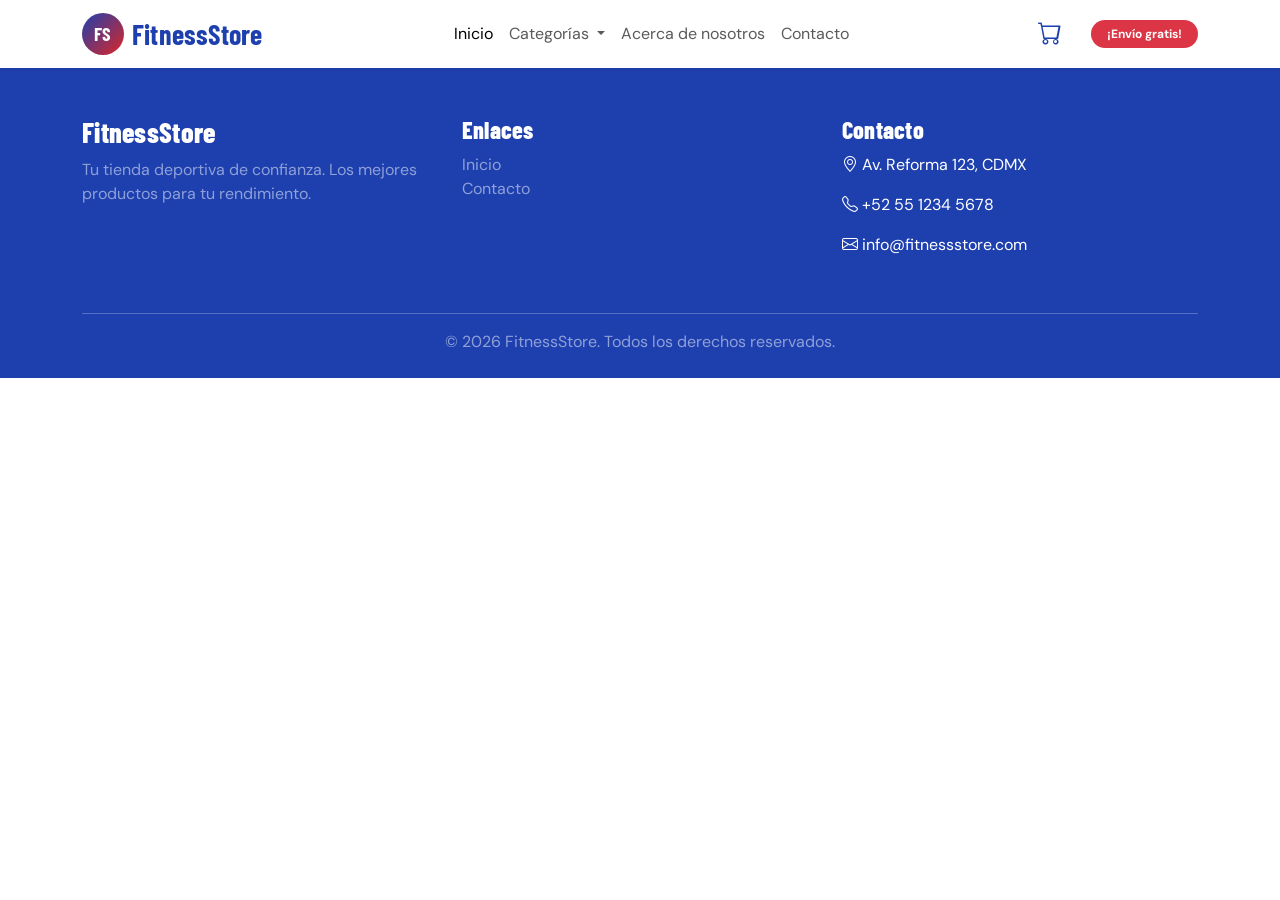
==== aboutus.html @ 354d54c6 "Creacion de aboutus.html y contactus.html. Correción de enlaces" ====
<!DOCTYPE html>
<html lang="en">
<head>
    <meta charset="UTF-8">
    <meta name="viewport" content="width=device-width, initial-scale=1.0">
    <title>Sobre Nosotros</title>

    <link href="https://cdn.jsdelivr.net/npm/bootstrap@5.3.0-alpha1/dist/css/bootstrap.min.css" rel="stylesheet" />
    <link rel="stylesheet" href="https://cdn.jsdelivr.net/npm/bootstrap-icons@1.11.3/font/bootstrap-icons.min.css" />
    <link href="https://fonts.googleapis.com/css2?family=Barlow+Condensed:wght@700;800&family=DM+Sans:wght@400;500;600&display=swap" rel="stylesheet" />
    <link rel="stylesheet" href="styles.css" />
</head>
<body>
    <!-- Header / Navbar -->
    <nav class="navbar navbar-expand-lg bg-white shadow-sm sticky-top">
    <div class="container">
        <a class="navbar-brand d-flex align-items-center gap-2" href="#">
        <div class="logo-circle bg-gradient-primary d-flex align-items-center justify-content-center text-white fw-bold">FS</div>
        <span class="fw-bold text-primary fs-3">FitnessStore</span>
        </a>
        <button class="navbar-toggler" type="button" data-bs-toggle="collapse" data-bs-target="#navbarMain">
        <span class="navbar-toggler-icon"></span>
        </button>
        <div class="collapse navbar-collapse" id="navbarMain">
        <ul class="navbar-nav mx-auto mb-2 mb-lg-0">
            <li class="nav-item"><a class="nav-link active" href="index.html">Inicio</a></li>
            <li class="nav-item dropdown">
                <a class="nav-link dropdown-toggle" href="#" id="navbarCategorias" role="button" data-bs-toggle="dropdown" aria-expanded="false">
                    Categorías
                </a>
                <ul class="dropdown-menu" aria-labelledby="navbarCategorias">
                    <li><a class="dropdown-item" href="#productosFutbol">Fútbol</a></li>
                    <li><a class="dropdown-item" href="#productosBasketball">Basketball</a></li>
                    <li><a class="dropdown-item" href="#productosNatacion">Natación</a></li>
                </ul>
                </li>
            <li class="nav-item"><a class="nav-link" href="aboutus.html">Acerca de nosotros</a></li>
            <li class="nav-item"><a class="nav-link" href="contactus.html">Contacto</a></li>
        </ul>
        <div class="d-flex align-items-center gap-3">
            <button type="button" class="btn position-relative" id="cartIconBtn" data-bs-toggle="modal" data-bs-target="#cartModal">
                <i class="bi bi-cart fs-4 text-primary"></i>
                <span id="cartCount" class="position-absolute top-0 start-100 translate-middle badge rounded-pill bg-danger" style="font-size: 0.7rem;">0</span>
            </button>
            <span class="badge bg-danger rounded-pill px-3 py-2">¡Envío gratis!</span>
        </div>
        </div>
    </div>
    </nav>

    <!-- Footer -->
    <footer class="bg-primary text-white pt-5 pb-4">
    <div class="container">
        <div class="row">
        <div class="col-md-4 mb-4">
            <h3>FitnessStore</h3>
            <p class="text-white-50">Tu tienda deportiva de confianza. Los mejores productos para tu rendimiento.</p>
        </div>
        <div class="col-md-4 mb-4">
            <h4>Enlaces</h4>
            <ul class="list-unstyled">
            <li><a href="index.html" class="text-white-50 text-decoration-none">Inicio</a></li>
            <li><a href="contactus.html" class="text-white-50 text-decoration-none">Contacto</a></li>
            </ul>
        </div>
        <div class="col-md-4 mb-4">
            <h4>Contacto</h4>
            <p><i class="bi bi-geo-alt"></i> Av. Reforma 123, CDMX</p>
            <p><i class="bi bi-telephone"></i> +52 55 1234 5678</p>
            <p><i class="bi bi-envelope"></i> info@fitnessstore.com</p>
        </div>
        </div>
        <hr class="bg-white-50" />
        <div class="text-center text-white-50">
        &copy; 2026 FitnessStore. Todos los derechos reservados.
        </div>
    </div>
    </footer>

    <script src="https://cdn.jsdelivr.net/npm/bootstrap@5.3.0-alpha1/dist/js/bootstrap.bundle.min.js"></script>
    <script src="script.js"></script>
</body>
</html>
---- styles.css ----
/* Estilos personalizados adicionales (complemento a Bootstrap) */
:root {
  --blue: #1e40af;
  --red: #dc2626;
}

body {
  font-family: 'DM Sans', sans-serif;
}

h1, h2, h3, h4, h5, .navbar-brand {
  font-family: 'Barlow Condensed', sans-serif;
  font-weight: 800;
  letter-spacing: 0.01em;
}

.logo-circle {
  width: 42px;
  height: 42px;
  background: linear-gradient(135deg, var(--blue), var(--red));
  border-radius: 50%;
  font-size: 1.2rem;
}

.bg-gradient-primary {
  background: linear-gradient(135deg, var(--blue), var(--red));
}

.hero-section {
  background: linear-gradient(135deg, #0f172a 0%, #1e3a8a 100%);
}

.product-card {
  transition: transform 0.2s, box-shadow 0.2s;
  cursor: default;
}

.product-card:hover {
  transform: translateY(-5px);
  box-shadow: 0 10px 20px rgba(0,0,0,0.1);
}

.card-img-top {
  height: 200px;
  object-fit: cover;
}

.btn-danger {
  background-color: var(--red);
  border-color: var(--red);
}

.btn-danger:hover {
  background-color: #b91c1c;
  border-color: #b91c1c;
}

.text-primary {
  color: var(--blue) !important;
}

.bg-primary {
  background-color: var(--blue) !important;
}

footer a:hover {
  text-decoration: underline !important;
  color: white !important;
}

/* Estilo para el contador del carrito */
#cartCount {
  font-size: 0.65rem;
  padding: 0.2rem 0.4rem;
}

/* Tabla del carrito dentro del modal */
.cart-table {
  width: 100%;
  border-collapse: collapse;
}
.cart-table th, .cart-table td {
  padding: 0.75rem;
  vertical-align: middle;
  border-bottom: 1px solid #dee2e6;
}
.cart-table th {
  background-color: #f8f9fa;
  font-weight: 600;
}
.total-row {
  font-weight: bold;
  background-color: #f8f9fa;
}
.total-amount {
  color: var(--blue);
  font-size: 1.2rem;
}
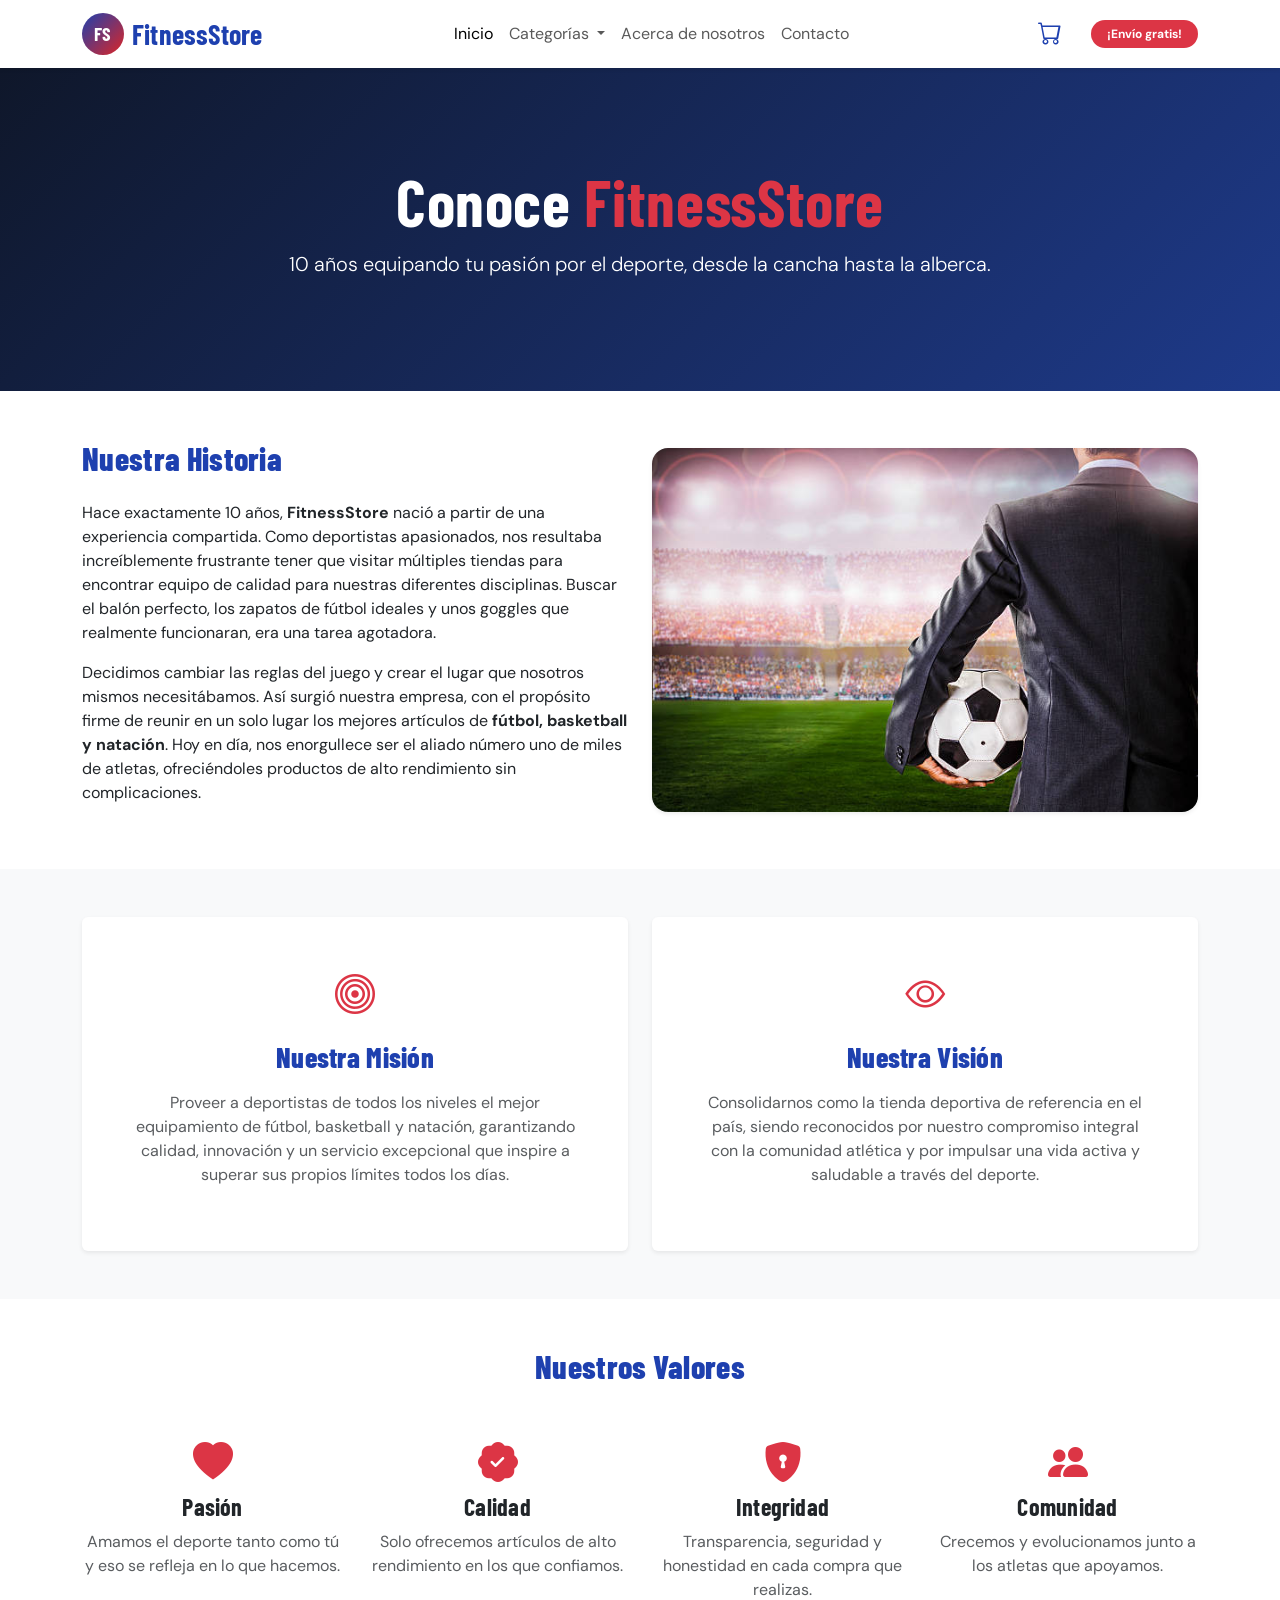
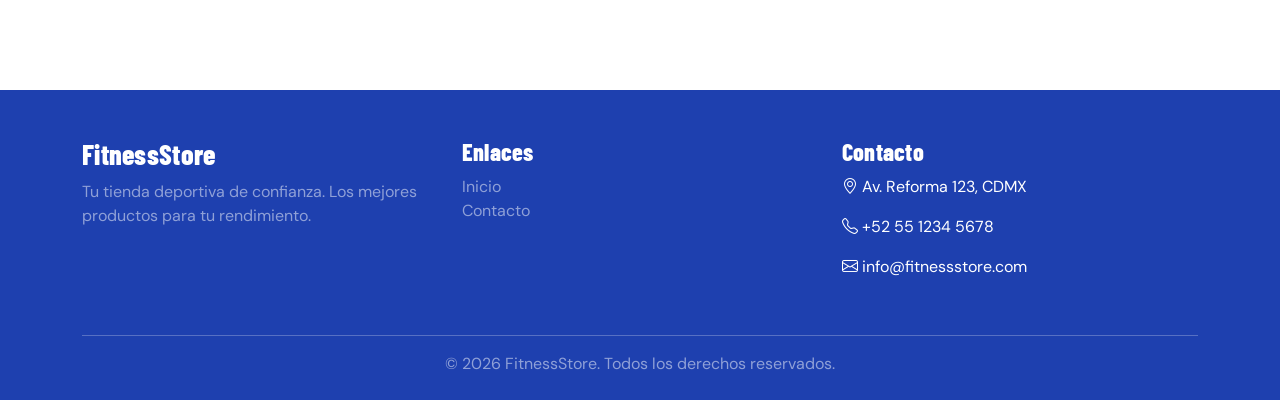
==== commit e68c259e: "Version final hecha y lista para su distribucion" ====
--- a/aboutus.html
+++ b/aboutus.html
@@ -11,7 +11,6 @@
     <link rel="stylesheet" href="styles.css" />
 </head>
 <body>
-    <!-- Header / Navbar -->
     <nav class="navbar navbar-expand-lg bg-white shadow-sm sticky-top">
     <div class="container">
         <a class="navbar-brand d-flex align-items-center gap-2" href="#">
@@ -29,9 +28,9 @@
                     Categorías
                 </a>
                 <ul class="dropdown-menu" aria-labelledby="navbarCategorias">
-                    <li><a class="dropdown-item" href="#productosFutbol">Fútbol</a></li>
-                    <li><a class="dropdown-item" href="#productosBasketball">Basketball</a></li>
-                    <li><a class="dropdown-item" href="#productosNatacion">Natación</a></li>
+                    <li><a class="dropdown-item" href="index.html#productosFutbol">Fútbol</a></li>
+                    <li><a class="dropdown-item" href="index.html#productosBasketball">Basketball</a></li>
+                    <li><a class="dropdown-item" href="index.html#productosNatacion">Natación</a></li>
                 </ul>
                 </li>
             <li class="nav-item"><a class="nav-link" href="aboutus.html">Acerca de nosotros</a></li>
@@ -48,7 +47,73 @@
     </div>
     </nav>
 
-    <!-- Footer -->
+    <section class="hero-section bg-dark text-white py-5 text-center">
+        <div class="container py-5">
+            <h1 class="display-3 fw-bold">Conoce <span class="text-danger">FitnessStore</span></h1>
+            <p class="lead">10 años equipando tu pasión por el deporte, desde la cancha hasta la alberca.</p>
+        </div>
+    </section>
+
+    <section class="container py-5">
+        <div class="row align-items-center">
+            <div class="col-lg-6 mb-4 mb-lg-0">
+                <h2 class="text-primary mb-4">Nuestra Historia</h2>
+                <p>Hace exactamente 10 años, <strong>FitnessStore</strong> nació a partir de una experiencia compartida. Como deportistas apasionados, nos resultaba increíblemente frustrante tener que visitar múltiples tiendas para encontrar equipo de calidad para nuestras diferentes disciplinas. Buscar el balón perfecto, los zapatos de fútbol ideales y unos goggles que realmente funcionaran, era una tarea agotadora.</p>
+                <p>Decidimos cambiar las reglas del juego y crear el lugar que nosotros mismos necesitábamos. Así surgió nuestra empresa, con el propósito firme de reunir en un solo lugar los mejores artículos de <strong>fútbol, basketball y natación</strong>. Hoy en día, nos enorgullece ser el aliado número uno de miles de atletas, ofreciéndoles productos de alto rendimiento sin complicaciones.</p>
+            </div>
+            <div class="col-lg-6 text-center">
+                <img src="./imagenes/imagenaboutus.jpg" alt="Representante de FitnessStore con un balón en la cancha" class="img-fluid rounded-4 shadow-sm" style="max-height: 450px; object-fit: cover;">
+            </div>
+        </div>
+    </section>
+
+    <section class="bg-light py-5">
+        <div class="container">
+            <div class="row g-4 text-center">
+                <div class="col-md-6">
+                    <div class="card h-100 border-0 shadow-sm p-5 product-card">
+                        <i class="bi bi-bullseye fs-1 text-danger mb-3"></i>
+                        <h3 class="text-primary">Nuestra Misión</h3>
+                        <p class="text-muted mt-2">Proveer a deportistas de todos los niveles el mejor equipamiento de fútbol, basketball y natación, garantizando calidad, innovación y un servicio excepcional que inspire a superar sus propios límites todos los días.</p>
+                    </div>
+                </div>
+                <div class="col-md-6">
+                    <div class="card h-100 border-0 shadow-sm p-5 product-card">
+                        <i class="bi bi-eye fs-1 text-danger mb-3"></i>
+                        <h3 class="text-primary">Nuestra Visión</h3>
+                        <p class="text-muted mt-2">Consolidarnos como la tienda deportiva de referencia en el país, siendo reconocidos por nuestro compromiso integral con la comunidad atlética y por impulsar una vida activa y saludable a través del deporte.</p>
+                    </div>
+                </div>
+            </div>
+        </div>
+    </section>
+
+    <section class="container py-5 mb-4">
+        <h2 class="text-center text-primary mb-5">Nuestros Valores</h2>
+        <div class="row text-center g-4">
+            <div class="col-md-3">
+                <i class="bi bi-heart-fill fs-1 text-danger mb-3"></i>
+                <h4 class="fw-bold">Pasión</h4>
+                <p class="text-muted">Amamos el deporte tanto como tú y eso se refleja en lo que hacemos.</p>
+            </div>
+            <div class="col-md-3">
+                <i class="bi bi-patch-check-fill fs-1 text-danger mb-3"></i>
+                <h4 class="fw-bold">Calidad</h4>
+                <p class="text-muted">Solo ofrecemos artículos de alto rendimiento en los que confiamos.</p>
+            </div>
+            <div class="col-md-3">
+                <i class="bi bi-shield-lock-fill fs-1 text-danger mb-3"></i>
+                <h4 class="fw-bold">Integridad</h4>
+                <p class="text-muted">Transparencia, seguridad y honestidad en cada compra que realizas.</p>
+            </div>
+            <div class="col-md-3">
+                <i class="bi bi-people-fill fs-1 text-danger mb-3"></i>
+                <h4 class="fw-bold">Comunidad</h4>
+                <p class="text-muted">Crecemos y evolucionamos junto a los atletas que apoyamos.</p>
+            </div>
+        </div>
+    </section>
+
     <footer class="bg-primary text-white pt-5 pb-4">
     <div class="container">
         <div class="row">
